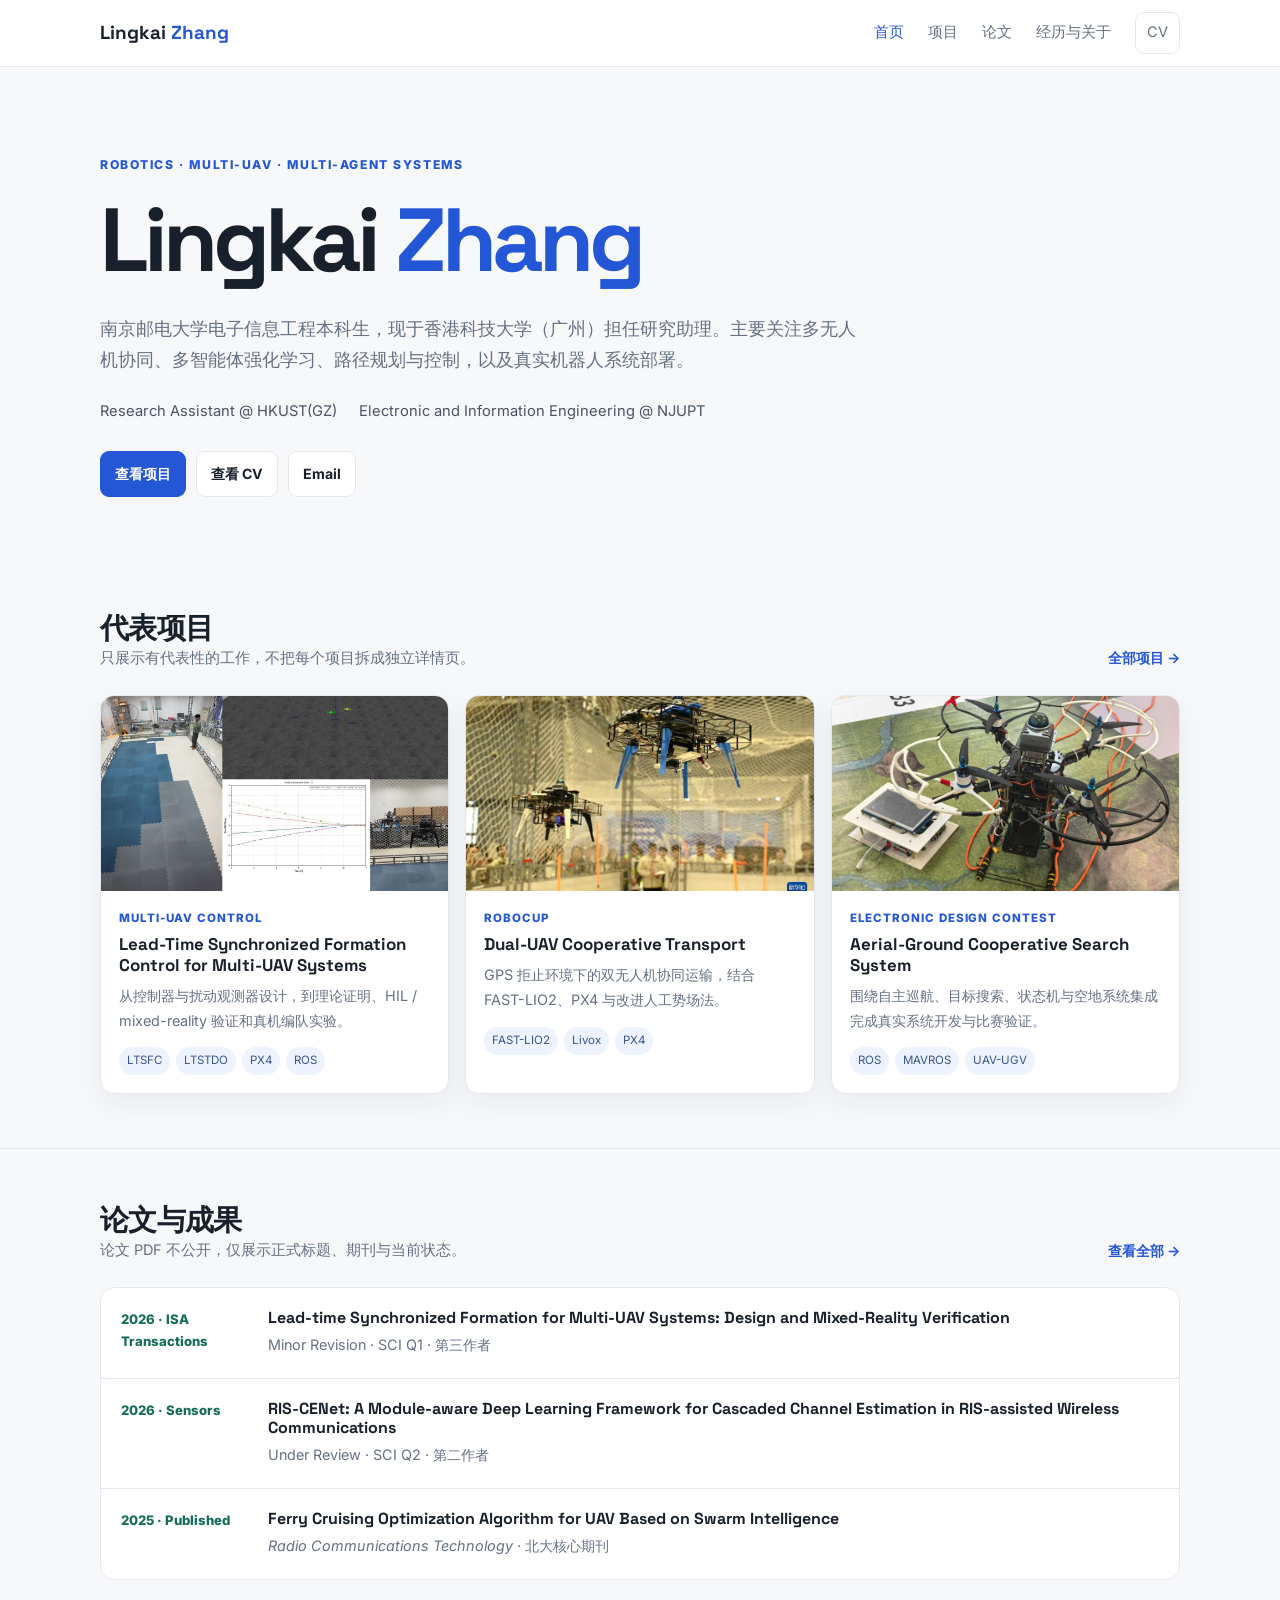
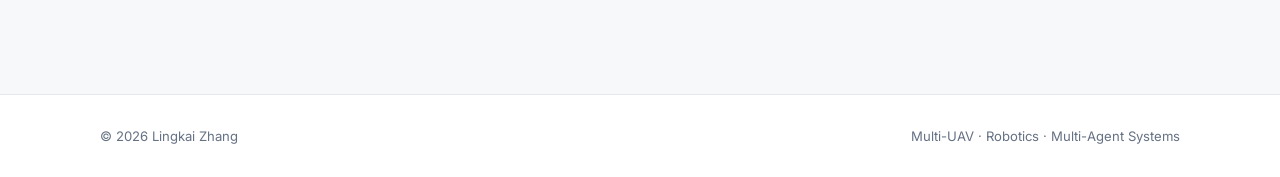
==== index.html @ ac050c35 "Add files via upload init files" ====
<!doctype html><html lang="zh-CN"><head>
<meta charset="utf-8">
<meta name="viewport" content="width=device-width,initial-scale=1">
<meta name="description" content="Lingkai Zhang 个人科研主页，多无人机、机器人、多智能体系统、规划与控制。">
<title>Lingkai Zhang | 个人科研主页</title>
<link rel="preconnect" href="https://fonts.googleapis.com">
<link rel="preconnect" href="https://fonts.gstatic.com" crossorigin>
<link href="https://fonts.googleapis.com/css2?family=Inter:wght@400;500;600;700&family=Space+Grotesk:wght@500;600;700&display=swap" rel="stylesheet">
<link rel="stylesheet" href="style.css">
</head><body>
<header><div class="container nav">
<a class="brand" href="index.html">Lingkai <b>Zhang</b></a>
<nav id="nav"><a class="active" href="index.html">首页</a><a class="" href="projects.html">项目</a><a class="" href="publications.html">论文</a><a class="" href="profile.html">经历与关于</a><a class="cv-link" href="files/Lingkai_Zhang_CV.pdf" target="_blank">CV</a></nav>
<button class="menu" id="menu" aria-label="menu">☰</button>
</div></header>
<main>
<section class="hero"><div class="container"><div class="hero-inner">
<div class="eyebrow">Robotics · Multi-UAV · Multi-Agent Systems</div>
<h1>Lingkai <span>Zhang</span></h1>
<p>南京邮电大学电子信息工程本科生，现于香港科技大学（广州）担任研究助理。主要关注多无人机协同、多智能体强化学习、路径规划与控制，以及真实机器人系统部署。</p>
<div class="hero-meta"><span>Research Assistant @ HKUST(GZ)</span><span>Electronic and Information Engineering @ NJUPT</span></div>
<div class="actions"><a class="btn primary" href="projects.html">查看项目</a><a class="btn" href="files/Lingkai_Zhang_CV.pdf" target="_blank">查看 CV</a><a class="btn" href="mailto:zhanglingkaiof27@163.com">Email</a></div>
</div></div></section>

<section class="section"><div class="container">
<div class="section-head"><div><h2>代表项目</h2><p>只展示有代表性的工作，不把每个项目拆成独立详情页。</p></div><a class="more" href="projects.html">全部项目 →</a></div>
<div class="cards">
<article class="card"><div class="card-media"><img src="assets/images/ltsfc-mixed-poster.jpg" alt="LTSFC mixed-reality verification"></div><div class="card-body"><div class="label">Multi-UAV Control</div><h3>Lead-Time Synchronized Formation Control for Multi-UAV Systems</h3><p>从控制器与扰动观测器设计，到理论证明、HIL / mixed-reality 验证和真机编队实验。</p><div class="tags"><span>LTSFC</span><span>LTSTDO</span><span>PX4</span><span>ROS</span></div></div></article>
<article class="card"><div class="card-media"><img src="assets/images/robocup-flight.jpg" alt="Dual UAV cooperative transport"></div><div class="card-body"><div class="label">RoboCup</div><h3>Dual-UAV Cooperative Transport</h3><p>GPS 拒止环境下的双无人机协同运输，结合 FAST-LIO2、PX4 与改进人工势场法。</p><div class="tags"><span>FAST-LIO2</span><span>Livox</span><span>PX4</span></div></div></article>
<article class="card"><div class="card-media"><img src="assets/images/econtest-platform.jpg" alt="Aerial-ground cooperative search system"></div><div class="card-body"><div class="label">Electronic Design Contest</div><h3>Aerial-Ground Cooperative Search System</h3><p>围绕自主巡航、目标搜索、状态机与空地系统集成完成真实系统开发与比赛验证。</p><div class="tags"><span>ROS</span><span>MAVROS</span><span>UAV-UGV</span></div></div></article>
</div></div></section>

<section class="section"><div class="container">
<div class="section-head"><div><h2>论文与成果</h2><p>论文 PDF 不公开，仅展示正式标题、期刊与当前状态。</p></div><a class="more" href="publications.html">查看全部 →</a></div>
<div class="list">
<div class="list-item"><div class="list-side">2026 · ISA Transactions</div><div><h3>Lead-time Synchronized Formation for Multi-UAV Systems: Design and Mixed-Reality Verification</h3><p>Minor Revision · SCI Q1 · 第三作者</p></div></div>
<div class="list-item"><div class="list-side">2026 · Sensors</div><div><h3>RIS-CENet: A Module-aware Deep Learning Framework for Cascaded Channel Estimation in RIS-assisted Wireless Communications</h3><p>Under Review · SCI Q2 · 第二作者</p></div></div>
<div class="list-item"><div class="list-side">2025 · Published</div><div><h3>Ferry Cruising Optimization Algorithm for UAV Based on Swarm Intelligence</h3><p><em>Radio Communications Technology</em> · 北大核心期刊</p></div></div>
</div></div></section>
</main><footer><div class="container footer">
<span>© <span id="year"></span> Lingkai Zhang</span>
<span>Multi-UAV · Robotics · Multi-Agent Systems</span>
</div></footer><script src="script.js"></script></body></html>
---- style.css ----
:root{
  --bg:#f7f8fa;
  --paper:#ffffff;
  --text:#18202c;
  --muted:#657184;
  --line:#e4e8ee;
  --blue:#2457d6;
  --blue-soft:#edf3ff;
  --green:#176d5a;
  --max:1080px;
  --shadow:0 10px 28px rgba(26,39,64,.06);
}
*{box-sizing:border-box}
html{scroll-behavior:smooth}
body{
  margin:0;
  background:var(--bg);
  color:var(--text);
  font-family:Inter,"PingFang SC","Microsoft YaHei",system-ui,sans-serif;
  line-height:1.72;
}
a{color:inherit;text-decoration:none}
img,video{display:block;max-width:100%}
.container{width:min(var(--max),calc(100% - 36px));margin:auto}
header{
  position:sticky;top:0;z-index:30;
  background:rgba(255,255,255,.92);
  backdrop-filter:blur(12px);
  border-bottom:1px solid var(--line);
}
.nav{height:66px;display:flex;align-items:center;justify-content:space-between}
.brand{font-family:"Space Grotesk",sans-serif;font-size:1.18rem;font-weight:700}
.brand b{color:var(--blue)}
nav{display:flex;gap:24px;align-items:center}
nav a{font-size:.91rem;color:var(--muted)}
nav a:hover,nav a.active{color:var(--blue)}
.cv-link{border:1px solid var(--line);padding:7px 11px;border-radius:9px;background:#fff}
.menu{display:none;border:0;background:transparent;font-size:1.35rem}
main{min-height:70vh}
.hero{padding:88px 0 60px}
.hero-inner{max-width:850px}
.eyebrow{font-size:.76rem;letter-spacing:.13em;font-weight:800;color:var(--blue);text-transform:uppercase}
h1,h2,h3{font-family:"Space Grotesk","PingFang SC","Microsoft YaHei",sans-serif;line-height:1.2}
h1{font-size:clamp(3rem,7vw,5.8rem);letter-spacing:-.055em;margin:.12em 0 .22em}
h1 span{color:var(--blue)}
.hero p{font-size:1.12rem;color:var(--muted);max-width:760px;margin:0}
.hero-meta{display:flex;gap:10px 22px;flex-wrap:wrap;margin-top:24px;color:#495467;font-size:.92rem}
.actions{display:flex;gap:10px;flex-wrap:wrap;margin-top:26px}
.btn{display:inline-flex;align-items:center;padding:10px 14px;border-radius:9px;border:1px solid var(--line);background:#fff;font-weight:700;font-size:.88rem}
.btn.primary{background:var(--blue);color:#fff;border-color:var(--blue)}
.section{padding:54px 0}
.section + .section{border-top:1px solid var(--line)}
.section-head{display:flex;justify-content:space-between;align-items:end;gap:24px;margin-bottom:24px}
.section-head h2{margin:0;font-size:1.8rem;letter-spacing:-.025em}
.section-head p{margin:0;color:var(--muted);font-size:.91rem}
.more{color:var(--blue);font-weight:700;font-size:.88rem}
.cards{display:grid;grid-template-columns:repeat(3,1fr);gap:16px}
.card{
  background:var(--paper);border:1px solid var(--line);border-radius:14px;
  overflow:hidden;box-shadow:var(--shadow)
}
.card-media{aspect-ratio:16/9;overflow:hidden;background:#e9edf4}
.card-media img,.card-media video{width:100%;height:100%;object-fit:cover}
.card-body{padding:18px}
.label{font-size:.72rem;font-weight:800;letter-spacing:.08em;color:var(--blue);text-transform:uppercase}
.card h3{font-size:1.06rem;margin:.35rem 0 .55rem}
.card p{font-size:.9rem;color:var(--muted);margin:0}
.tags{display:flex;gap:6px;flex-wrap:wrap;margin-top:14px}
.tags span{font-size:.72rem;background:var(--blue-soft);color:#3a568d;padding:4px 8px;border-radius:999px}
.list{background:#fff;border:1px solid var(--line);border-radius:14px;overflow:hidden}
.list-item{display:grid;grid-template-columns:125px 1fr;gap:22px;padding:20px;border-bottom:1px solid var(--line)}
.list-item:last-child{border-bottom:0}
.list-side{font-size:.82rem;color:var(--green);font-weight:800}
.list-item h3{font-size:1rem;margin:0 0 6px}
.list-item p{margin:0;color:var(--muted);font-size:.9rem}
.page-head{padding:68px 0 34px}
.page-head h1{font-size:clamp(2.6rem,5vw,4.4rem);margin:.1em 0 .15em}
.page-head p{color:var(--muted);max-width:760px}
.project-list{display:flex;flex-direction:column;gap:18px}
.project-row{
  display:grid;grid-template-columns:310px 1fr;gap:24px;background:#fff;
  border:1px solid var(--line);border-radius:14px;overflow:hidden
}
.project-row.no-media{grid-template-columns:1fr}
.project-row .media{min-height:210px;background:#eef1f6}
.project-row .media img,.project-row .media video{width:100%;height:100%;object-fit:cover}
.project-copy{padding:22px}
.project-copy h2{font-size:1.25rem;margin:.3rem 0 .55rem}
.project-copy p{color:var(--muted);font-size:.91rem;margin:.4rem 0}
.project-copy ul{margin:10px 0 0;padding-left:20px;color:#475367;font-size:.9rem}
.project-copy li{margin:3px 0}
.result-strip{margin-top:15px;padding:11px 13px;background:#f5f8ff;border-radius:9px;color:#40587f;font-size:.84rem}
.media-pair{display:grid;grid-template-columns:1.4fr .8fr;gap:12px;margin-top:15px}
.media-pair img,.media-pair video{border-radius:10px;border:1px solid var(--line);width:100%;height:100%;object-fit:cover}
.pub-item{padding:22px 0;border-bottom:1px solid var(--line)}
.pub-item:first-child{border-top:1px solid var(--line)}
.pub-item h3{font-size:1.05rem;margin:0 0 6px}
.pub-item p{margin:0;color:var(--muted);font-size:.9rem}
.status{display:inline-block;margin-top:9px;padding:4px 8px;border-radius:6px;background:var(--blue-soft);color:#35518d;font-size:.76rem;font-weight:800}
.profile-grid{display:grid;grid-template-columns:1fr 1fr;gap:18px}
.panel{background:#fff;border:1px solid var(--line);border-radius:14px;padding:22px}
.panel h2{font-size:1.18rem;margin:0 0 14px}
.panel p,.panel li{color:var(--muted);font-size:.91rem}
.panel ul{padding-left:20px;margin:0}
.skill-line{padding:9px 0;border-bottom:1px solid var(--line)}
.skill-line:last-child{border-bottom:0}
.skill-line strong{display:block;font-size:.88rem}
.skill-line span{font-size:.85rem;color:var(--muted)}
.video-block{margin-top:16px;max-width:720px}
.video-block video{border-radius:12px;border:1px solid var(--line);width:100%;background:#111}
footer{margin-top:60px;background:#fff;border-top:1px solid var(--line)}
.footer{min-height:82px;display:flex;align-items:center;justify-content:space-between;gap:18px;color:var(--muted);font-size:.82rem}
@media(max-width:820px){
  nav{display:none;position:absolute;top:66px;left:18px;right:18px;flex-direction:column;align-items:flex-start;padding:16px;background:#fff;border:1px solid var(--line);border-radius:12px;box-shadow:var(--shadow)}
  nav.open{display:flex}.menu{display:block}
  .cards{grid-template-columns:1fr}
  .project-row{grid-template-columns:1fr}
  .profile-grid{grid-template-columns:1fr}
}
@media(max-width:580px){
  .container{width:min(var(--max),calc(100% - 26px))}
  .hero{padding:62px 0 40px}
  .section{padding:42px 0}
  .list-item{grid-template-columns:1fr;gap:5px}
  .media-pair{grid-template-columns:1fr}
  .footer{flex-direction:column;align-items:flex-start;justify-content:center}
}
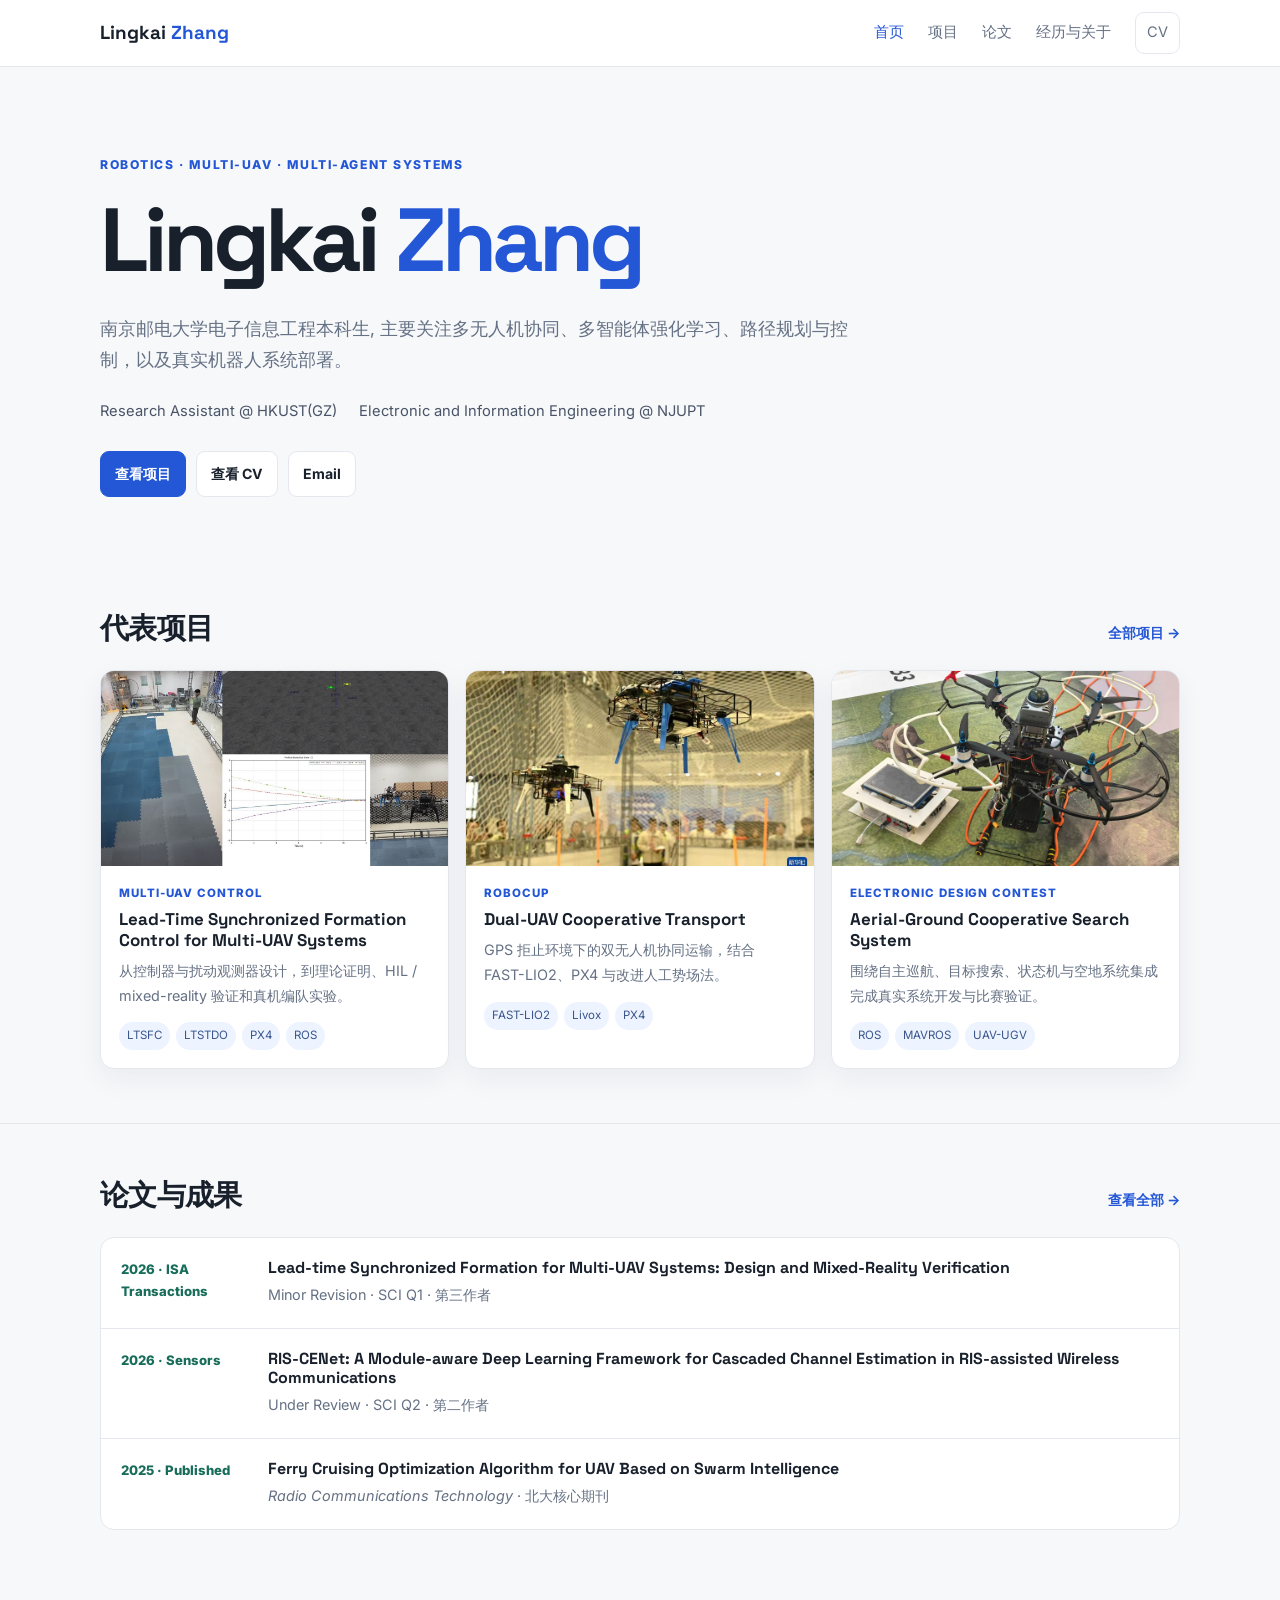
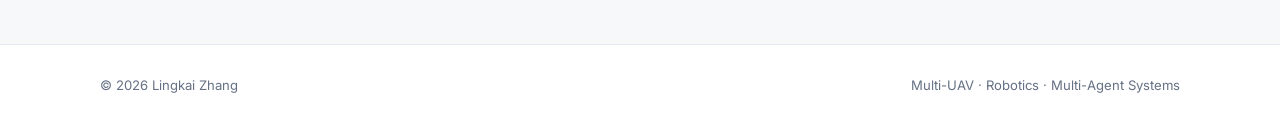
==== commit 4abd3c7d: "Update index.html" ====
--- a/index.html
+++ b/index.html
@@ -17,13 +17,13 @@
 <section class="hero"><div class="container"><div class="hero-inner">
 <div class="eyebrow">Robotics · Multi-UAV · Multi-Agent Systems</div>
 <h1>Lingkai <span>Zhang</span></h1>
-<p>南京邮电大学电子信息工程本科生，现于香港科技大学（广州）担任研究助理。主要关注多无人机协同、多智能体强化学习、路径规划与控制，以及真实机器人系统部署。</p>
+<p>南京邮电大学电子信息工程本科生, 主要关注多无人机协同、多智能体强化学习、路径规划与控制，以及真实机器人系统部署。</p>
 <div class="hero-meta"><span>Research Assistant @ HKUST(GZ)</span><span>Electronic and Information Engineering @ NJUPT</span></div>
 <div class="actions"><a class="btn primary" href="projects.html">查看项目</a><a class="btn" href="files/Lingkai_Zhang_CV.pdf" target="_blank">查看 CV</a><a class="btn" href="mailto:zhanglingkaiof27@163.com">Email</a></div>
 </div></div></section>
 
 <section class="section"><div class="container">
-<div class="section-head"><div><h2>代表项目</h2><p>只展示有代表性的工作，不把每个项目拆成独立详情页。</p></div><a class="more" href="projects.html">全部项目 →</a></div>
+<div class="section-head"><div><h2>代表项目</h2></div><a class="more" href="projects.html">全部项目 →</a></div>
 <div class="cards">
 <article class="card"><div class="card-media"><img src="assets/images/ltsfc-mixed-poster.jpg" alt="LTSFC mixed-reality verification"></div><div class="card-body"><div class="label">Multi-UAV Control</div><h3>Lead-Time Synchronized Formation Control for Multi-UAV Systems</h3><p>从控制器与扰动观测器设计，到理论证明、HIL / mixed-reality 验证和真机编队实验。</p><div class="tags"><span>LTSFC</span><span>LTSTDO</span><span>PX4</span><span>ROS</span></div></div></article>
 <article class="card"><div class="card-media"><img src="assets/images/robocup-flight.jpg" alt="Dual UAV cooperative transport"></div><div class="card-body"><div class="label">RoboCup</div><h3>Dual-UAV Cooperative Transport</h3><p>GPS 拒止环境下的双无人机协同运输，结合 FAST-LIO2、PX4 与改进人工势场法。</p><div class="tags"><span>FAST-LIO2</span><span>Livox</span><span>PX4</span></div></div></article>
@@ -31,7 +31,7 @@
 </div></div></section>
 
 <section class="section"><div class="container">
-<div class="section-head"><div><h2>论文与成果</h2><p>论文 PDF 不公开，仅展示正式标题、期刊与当前状态。</p></div><a class="more" href="publications.html">查看全部 →</a></div>
+<div class="section-head"><div><h2>论文与成果</h2></div><a class="more" href="publications.html">查看全部 →</a></div>
 <div class="list">
 <div class="list-item"><div class="list-side">2026 · ISA Transactions</div><div><h3>Lead-time Synchronized Formation for Multi-UAV Systems: Design and Mixed-Reality Verification</h3><p>Minor Revision · SCI Q1 · 第三作者</p></div></div>
 <div class="list-item"><div class="list-side">2026 · Sensors</div><div><h3>RIS-CENet: A Module-aware Deep Learning Framework for Cascaded Channel Estimation in RIS-assisted Wireless Communications</h3><p>Under Review · SCI Q2 · 第二作者</p></div></div>
@@ -40,4 +40,4 @@
 </main><footer><div class="container footer">
 <span>© <span id="year"></span> Lingkai Zhang</span>
 <span>Multi-UAV · Robotics · Multi-Agent Systems</span>
-</div></footer><script src="script.js"></script></body></html>+</div></footer><script src="script.js"></script></body></html>
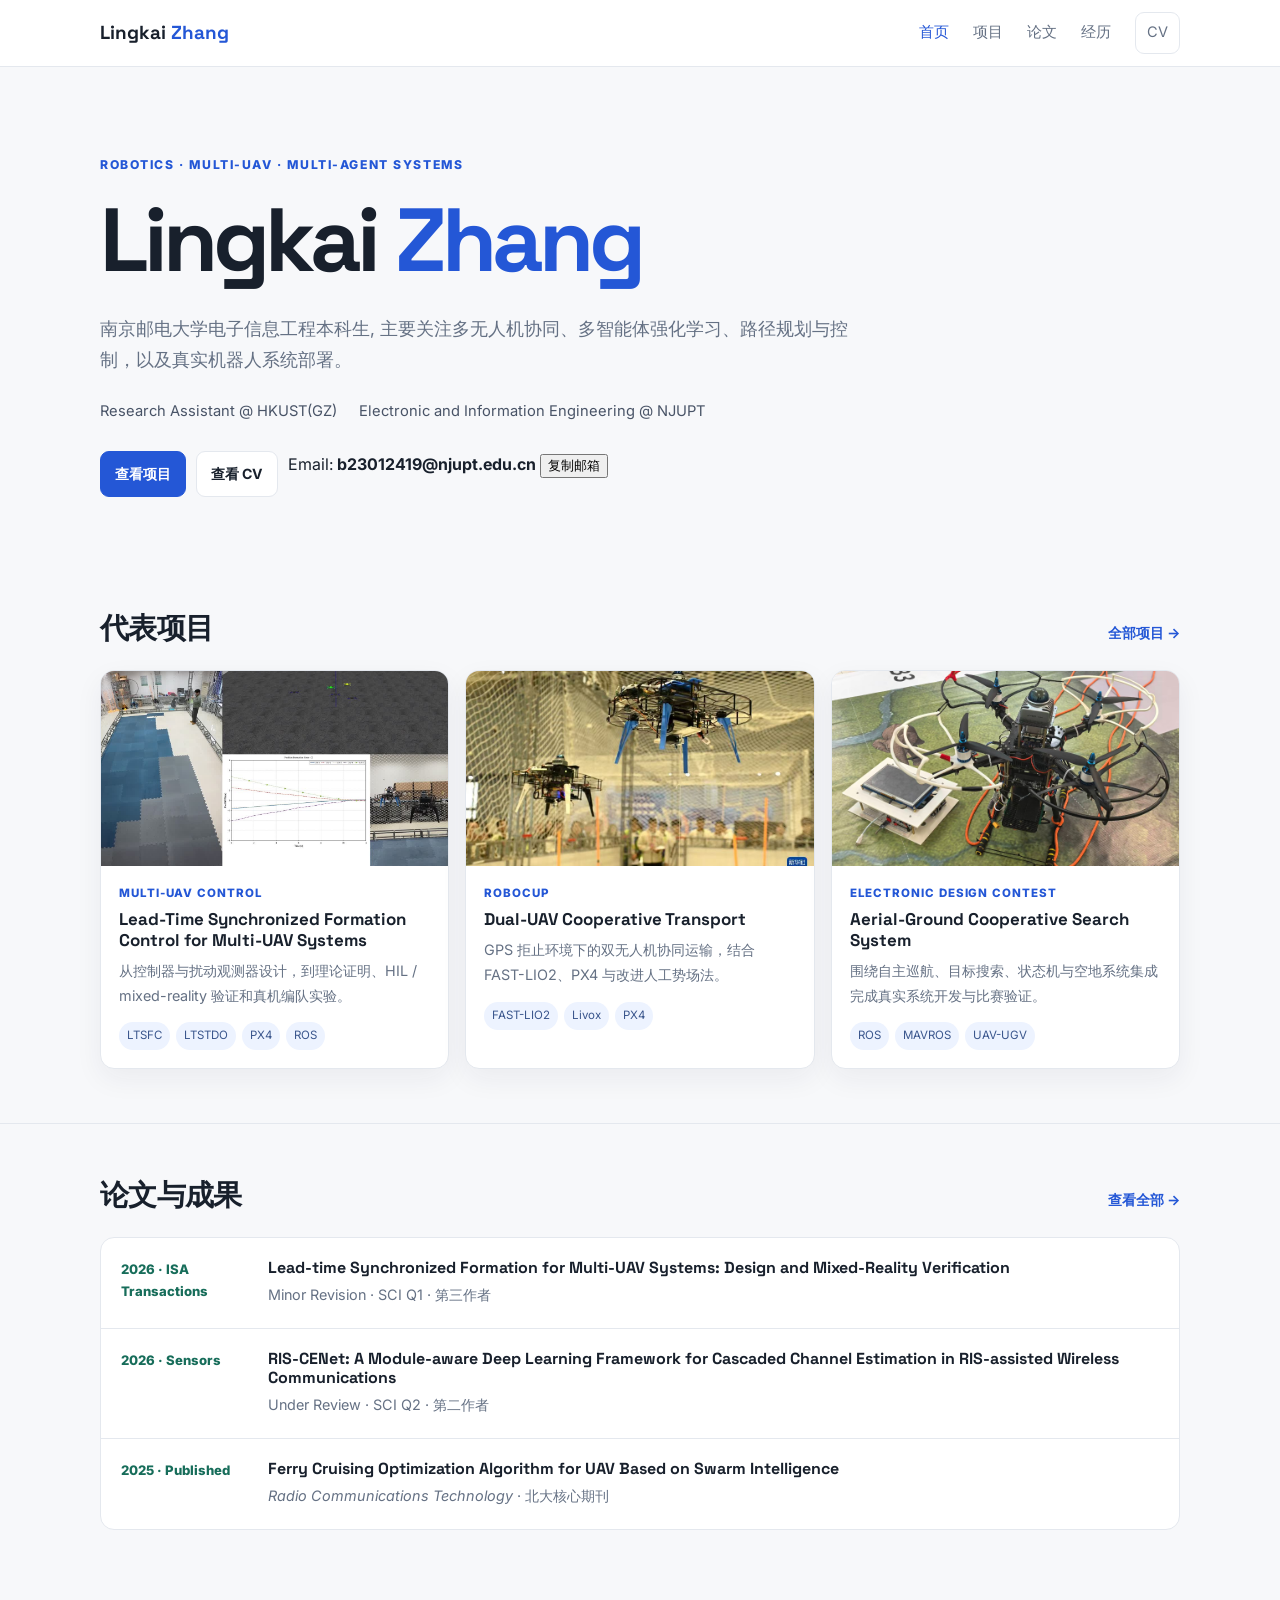
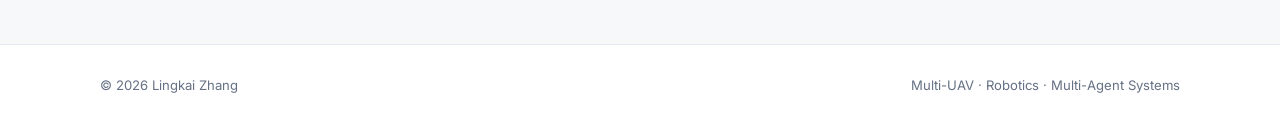
==== commit 5e1118ca: "Update index.html" ====
--- a/index.html
+++ b/index.html
@@ -10,7 +10,7 @@
 </head><body>
 <header><div class="container nav">
 <a class="brand" href="index.html">Lingkai <b>Zhang</b></a>
-<nav id="nav"><a class="active" href="index.html">首页</a><a class="" href="projects.html">项目</a><a class="" href="publications.html">论文</a><a class="" href="profile.html">经历与关于</a><a class="cv-link" href="files/Lingkai_Zhang_CV.pdf" target="_blank">CV</a></nav>
+<nav id="nav"><a class="active" href="index.html">首页</a><a class="" href="projects.html">项目</a><a class="" href="publications.html">论文</a><a class="" href="profile.html">经历</a><a class="cv-link" href="files/Lingkai_Zhang_CV.pdf" target="_blank">CV</a></nav>
 <button class="menu" id="menu" aria-label="menu">☰</button>
 </div></header>
 <main>
@@ -19,7 +19,11 @@
 <h1>Lingkai <span>Zhang</span></h1>
 <p>南京邮电大学电子信息工程本科生, 主要关注多无人机协同、多智能体强化学习、路径规划与控制，以及真实机器人系统部署。</p>
 <div class="hero-meta"><span>Research Assistant @ HKUST(GZ)</span><span>Electronic and Information Engineering @ NJUPT</span></div>
-<div class="actions"><a class="btn primary" href="projects.html">查看项目</a><a class="btn" href="files/Lingkai_Zhang_CV.pdf" target="_blank">查看 CV</a><a class="btn" href="mailto:zhanglingkaiof27@163.com">Email</a></div>
+<div class="actions"><a class="btn primary" href="projects.html">查看项目</a><a class="btn" href="files/Lingkai_Zhang_CV.pdf" target="_blank">查看 CV</a><div class="contact-inline">
+  <span>Email:</span>
+  <strong id="emailText">b23012419@njupt.edu.cn</strong>
+  <button class="copy-email-btn" id="copyEmailBtn" type="button">复制邮箱</button>
+</div></div>
 </div></div></section>
 
 <section class="section"><div class="container">
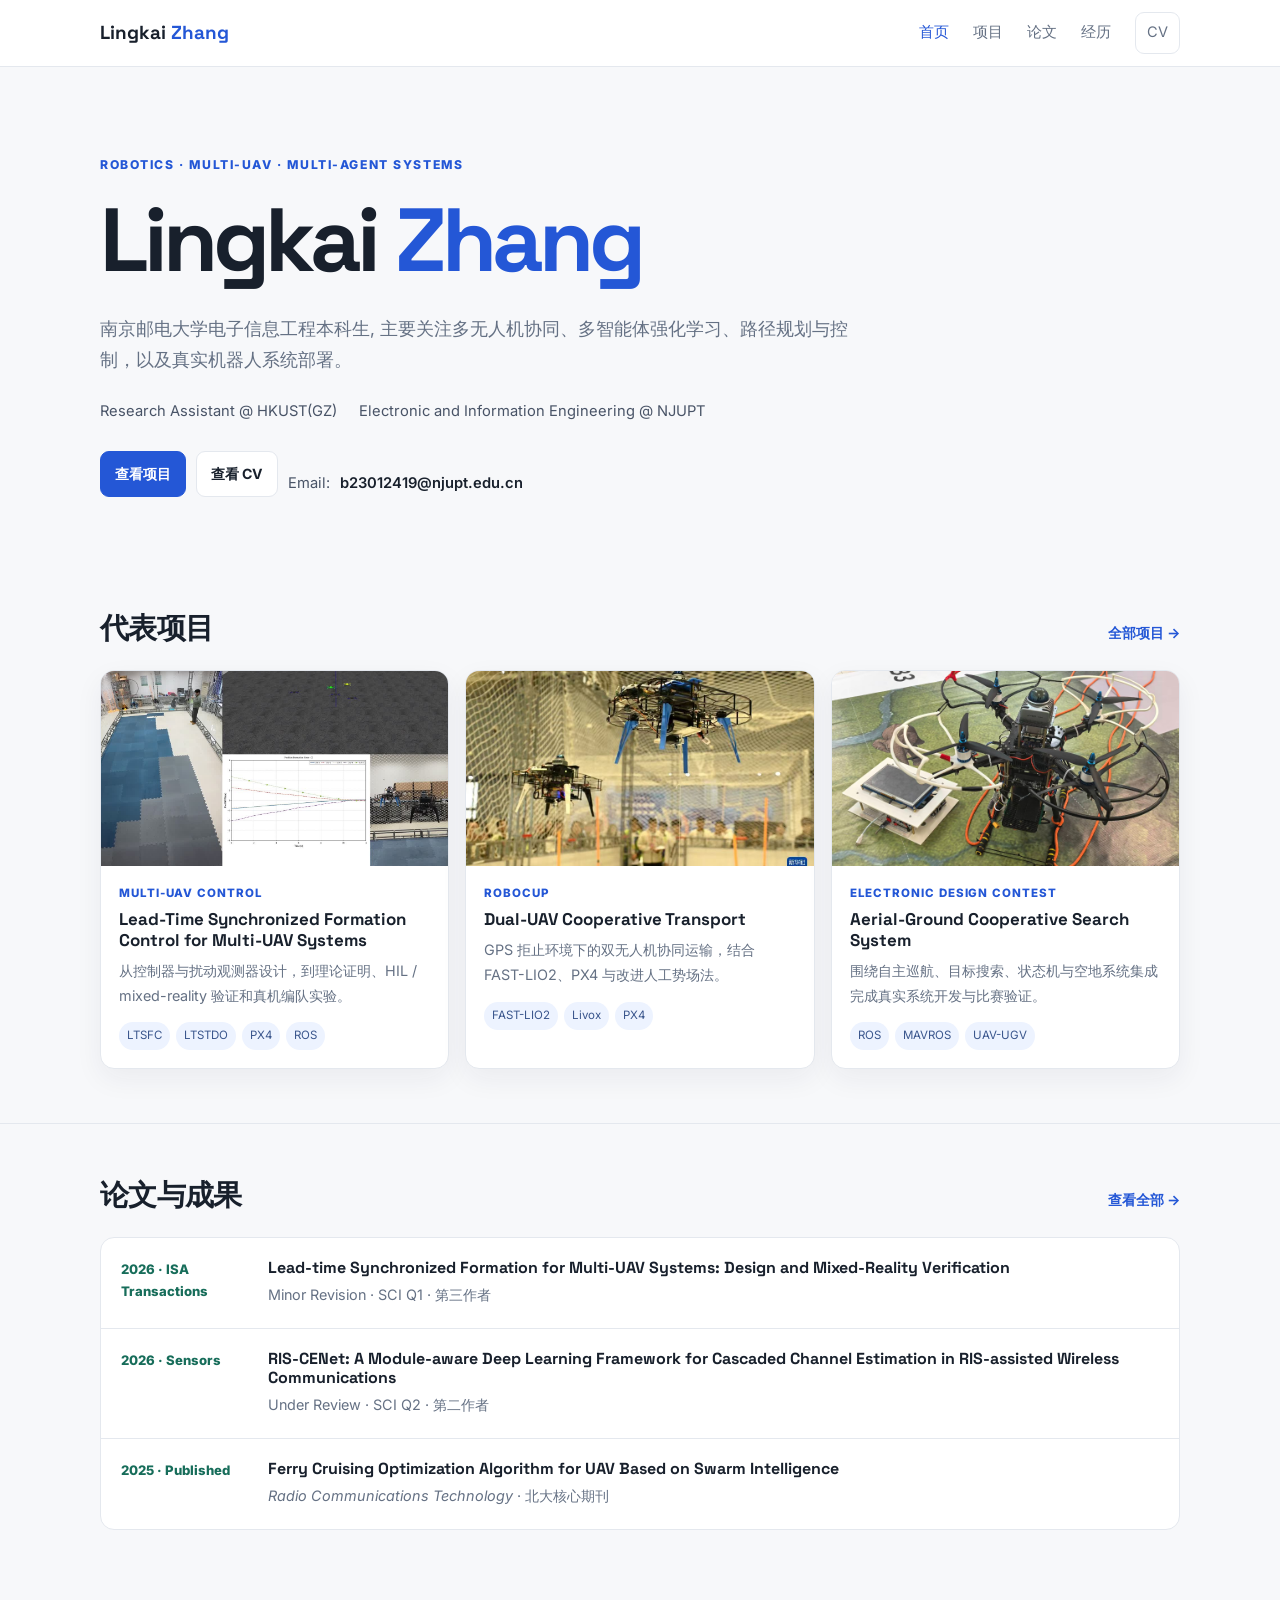
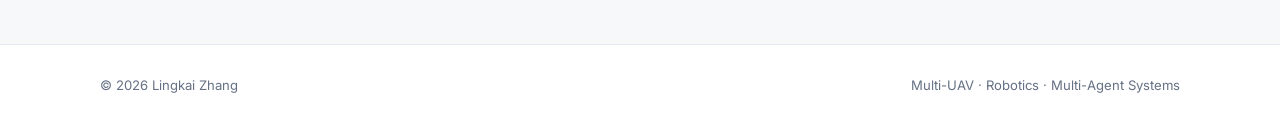
==== commit 662114e0: "Update index.html" ====
--- a/index.html
+++ b/index.html
@@ -22,7 +22,6 @@
 <div class="actions"><a class="btn primary" href="projects.html">查看项目</a><a class="btn" href="files/Lingkai_Zhang_CV.pdf" target="_blank">查看 CV</a><div class="contact-inline">
   <span>Email:</span>
   <strong id="emailText">b23012419@njupt.edu.cn</strong>
-  <button class="copy-email-btn" id="copyEmailBtn" type="button">复制邮箱</button>
 </div></div>
 </div></div></section>
 
--- a/style.css
+++ b/style.css
@@ -126,3 +126,33 @@
   .media-pair{grid-template-columns:1fr}
   .footer{flex-direction:column;align-items:flex-start;justify-content:center}
 }
+.contact-inline{
+  display:flex;
+  align-items:center;
+  gap:10px;
+  flex-wrap:wrap;
+  margin-top:20px;
+  color:#495467;
+  font-size:.92rem;
+}
+
+.contact-inline strong{
+  color:#18202c;
+  font-weight:600;
+}
+
+.copy-email-btn{
+  border:1px solid #e4e8ee;
+  background:#ffffff;
+  color:#2457d6;
+  padding:6px 10px;
+  border-radius:8px;
+  cursor:pointer;
+  font-weight:600;
+  font-size:.82rem;
+  font-family:inherit;
+}
+
+.copy-email-btn:hover{
+  background:#edf3ff;
+}
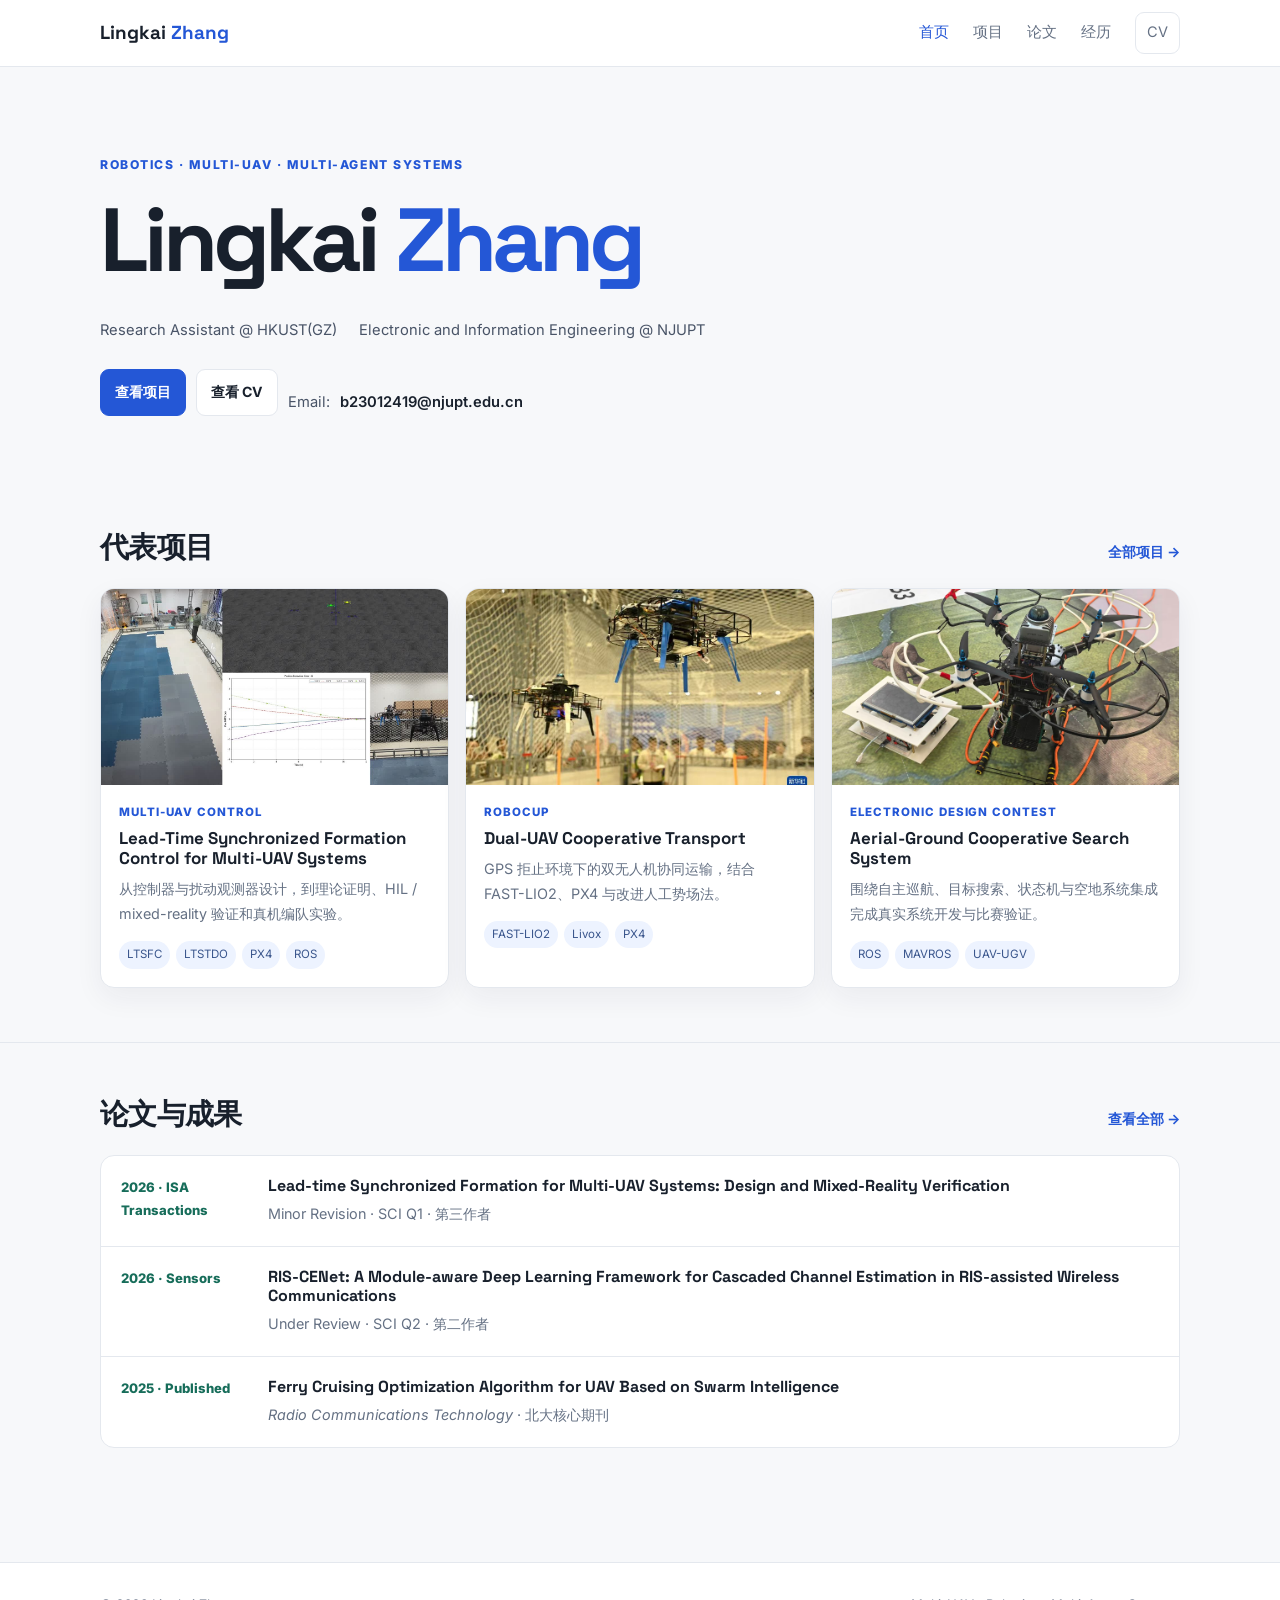
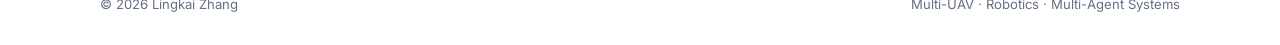
==== commit 7a04dd7c: "Update index.html" ====
--- a/index.html
+++ b/index.html
@@ -17,7 +17,6 @@
 <section class="hero"><div class="container"><div class="hero-inner">
 <div class="eyebrow">Robotics · Multi-UAV · Multi-Agent Systems</div>
 <h1>Lingkai <span>Zhang</span></h1>
-<p>南京邮电大学电子信息工程本科生, 主要关注多无人机协同、多智能体强化学习、路径规划与控制，以及真实机器人系统部署。</p>
 <div class="hero-meta"><span>Research Assistant @ HKUST(GZ)</span><span>Electronic and Information Engineering @ NJUPT</span></div>
 <div class="actions"><a class="btn primary" href="projects.html">查看项目</a><a class="btn" href="files/Lingkai_Zhang_CV.pdf" target="_blank">查看 CV</a><div class="contact-inline">
   <span>Email:</span>
